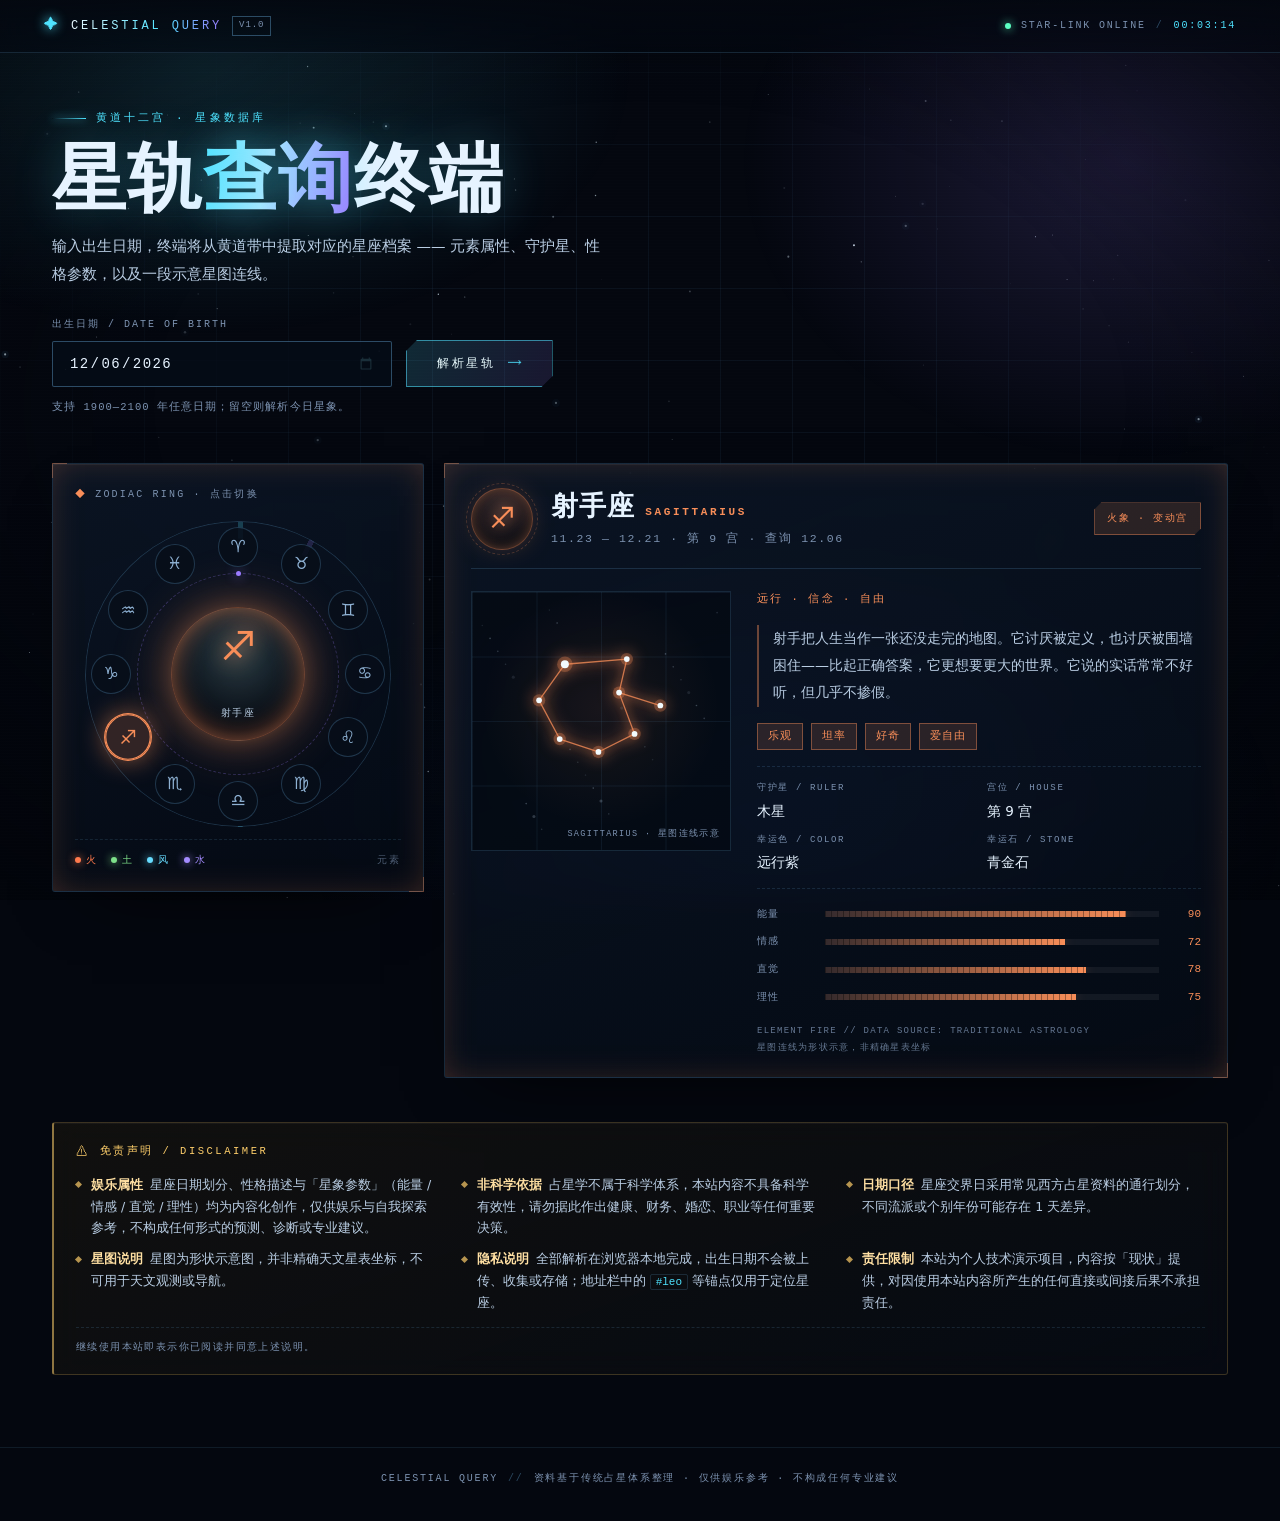
==== index.html @ f711a1ee "feat: celestial query zodiac site v1.0 (deep-space HUD UI + 12 signs + disclaimer)" ====
<!DOCTYPE html>
<html lang="zh-CN">
<head>
  <meta charset="UTF-8" />
  <meta name="viewport" content="width=device-width, initial-scale=1.0" />
  <title>CELESTIAL QUERY · 星轨星座查询终端</title>
  <meta name="description" content="输入出生日期，从黄道十二宫中提取你的星座档案：元素属性、守护星、性格参数与星图连线。" />
  <meta name="theme-color" content="#04070f" />
  <link
    rel="icon"
    href="data:image/svg+xml,%3Csvg xmlns='http://www.w3.org/2000/svg' viewBox='0 0 32 32'%3E%3Crect width='32' height='32' fill='%23050a13'/%3E%3Cpath d='M16 4l2.6 8.4L27 15l-8.4 2.6L16 26l-2.6-8.4L5 15l8.4-2.6z' fill='%234fe3ff'/%3E%3C/svg%3E"
  />
  <link rel="stylesheet" href="css/style.css" />
</head>
<body>
  <!-- 背景层 -->
  <canvas id="starfield" aria-hidden="true"></canvas>
  <div class="bg-nebula" aria-hidden="true"></div>
  <div class="bg-grid" aria-hidden="true"></div>
  <div class="bg-scan" aria-hidden="true"></div>
  <div class="bg-vignette" aria-hidden="true"></div>

  <!-- 顶部 HUD -->
  <header class="hud">
    <div class="hud__brand">
      <span class="hud__mark" aria-hidden="true">✦</span>
      <span class="hud__title">CELESTIAL QUERY</span>
      <span class="hud__tag">v1.0</span>
    </div>
    <div class="hud__meta">
      <span class="hud__led" aria-hidden="true"></span>
      <span>STAR-LINK ONLINE</span>
      <span class="hud__sep" aria-hidden="true">/</span>
      <span id="sys-clock">00:00:00</span>
    </div>
  </header>

  <main class="shell">
    <!-- 查询区 -->
    <section class="hero">
      <p class="eyebrow"><span class="eyebrow__line" aria-hidden="true"></span>黄道十二宫 · 星象数据库</p>
      <h1 class="hero__title">星轨<em>查询</em>终端</h1>
      <p class="hero__desc">
        输入出生日期，终端将从黄道带中提取对应的星座档案 —— 元素属性、守护星、性格参数，以及一段示意星图连线。
      </p>

      <form class="query" id="query-form" novalidate>
        <div class="query__field">
          <label for="birthdate">出生日期 / DATE OF BIRTH</label>
          <input type="date" id="birthdate" name="birthdate" min="1900-01-01" max="2100-12-31" />
        </div>
        <button type="submit" class="btn">
          <span class="btn__text">解析星轨</span>
          <span class="btn__arrow" aria-hidden="true">⟶</span>
        </button>
      </form>
      <p class="query__hint" id="query-hint">支持 1900—2100 年任意日期；留空则解析今日星象。</p>
    </section>

    <!-- 控制台 -->
    <section class="console">
      <div class="panel wheel-panel">
        <div class="panel__label"><span aria-hidden="true">◆</span> ZODIAC RING · 点击切换</div>
        <div class="wheel" id="wheel" role="group" aria-label="黄道十二宫轮盘">
          <div class="wheel__ring" aria-hidden="true"></div>
          <div class="wheel__ring wheel__ring--inner" aria-hidden="true"></div>
          <div class="wheel__core">
            <span class="wheel__symbol" id="core-symbol">♈</span>
            <span class="wheel__name" id="core-name">白羊座</span>
          </div>
        </div>
        <div class="wheel__legend">
          <span class="lg lg--fire">火</span>
          <span class="lg lg--earth">土</span>
          <span class="lg lg--air">风</span>
          <span class="lg lg--water">水</span>
          <span class="lg lg--note">元素</span>
        </div>
      </div>

      <article class="panel detail" id="detail" aria-live="polite"></article>
    </section>

    <!-- 免责声明 -->
    <section class="disclaimer" aria-labelledby="disclaimer-title">
      <div class="disclaimer__head">
        <span class="disclaimer__icon" aria-hidden="true">⚠</span>
        <h2 class="disclaimer__title" id="disclaimer-title">免责声明 / DISCLAIMER</h2>
      </div>
      <ul class="disclaimer__list">
        <li><b>娱乐属性</b>星座日期划分、性格描述与「星象参数」（能量 / 情感 / 直觉 / 理性）均为内容化创作，仅供娱乐与自我探索参考，不构成任何形式的预测、诊断或专业建议。</li>
        <li><b>非科学依据</b>占星学不属于科学体系，本站内容不具备科学有效性，请勿据此作出健康、财务、婚恋、职业等任何重要决策。</li>
        <li><b>日期口径</b>星座交界日采用常见西方占星资料的通行划分，不同流派或个别年份可能存在 1 天差异。</li>
        <li><b>星图说明</b>星图为形状示意图，并非精确天文星表坐标，不可用于天文观测或导航。</li>
        <li><b>隐私说明</b>全部解析在浏览器本地完成，出生日期不会被上传、收集或存储；地址栏中的 <code>#leo</code> 等锚点仅用于定位星座。</li>
        <li><b>责任限制</b>本站为个人技术演示项目，内容按「现状」提供，对因使用本站内容所产生的任何直接或间接后果不承担责任。</li>
      </ul>
      <p class="disclaimer__foot">继续使用本站即表示你已阅读并同意上述说明。</p>
    </section>
  </main>

  <footer class="foot">
    <span>CELESTIAL QUERY</span>
    <span class="foot__sep" aria-hidden="true">//</span>
    <span>资料基于传统占星体系整理 · 仅供娱乐参考 · 不构成任何专业建议</span>
  </footer>

  <script src="js/data.js"></script>
  <script src="js/starfield.js"></script>
  <script src="js/app.js"></script>
</body>
</html>
---- css/style.css ----
/* ============================================================
 * CELESTIAL QUERY — 星轨星座查询终端
 * 纯 CSS，无外部依赖
 * ============================================================ */

:root {
  --bg: #04070f;
  --ink: #e6f3ff;
  --ink-soft: #b9cde3;
  --muted: #7c92b0;
  --line: rgba(120, 200, 255, 0.16);
  --line-strong: rgba(120, 200, 255, 0.34);
  --cyan: #4fe3ff;
  --violet: #9b7bff;
  --hue: 190;
  --accent: hsl(var(--hue) 92% 66%);
  --accent-soft: hsl(var(--hue) 92% 66% / 0.14);
  --accent-line: hsl(var(--hue) 92% 66% / 0.42);
  --font-sans: "Segoe UI", "Microsoft YaHei UI", "PingFang SC", "Hiragino Sans GB",
    system-ui, sans-serif;
  --font-mono: "Cascadia Mono", "JetBrains Mono", Consolas, "SFMono-Regular",
    "Microsoft YaHei", monospace;
  --ease: cubic-bezier(0.2, 0.8, 0.2, 1);
}

*,
*::before,
*::after {
  box-sizing: border-box;
}

html {
  -webkit-text-size-adjust: 100%;
}

body {
  margin: 0;
  min-height: 100vh;
  background: var(--bg);
  color: var(--ink);
  font-family: var(--font-sans);
  font-size: 15px;
  line-height: 1.7;
  overflow-x: hidden;
  -webkit-font-smoothing: antialiased;
}

::selection {
  background: hsl(var(--hue) 92% 60% / 0.35);
  color: #fff;
}

::-webkit-scrollbar {
  width: 8px;
  height: 8px;
}
::-webkit-scrollbar-track {
  background: #050a13;
}
::-webkit-scrollbar-thumb {
  background: rgba(79, 227, 255, 0.24);
  border-radius: 99px;
}
::-webkit-scrollbar-thumb:hover {
  background: rgba(79, 227, 255, 0.45);
}

/* ---------------- 背景层 ---------------- */
#starfield {
  position: fixed;
  inset: 0;
  width: 100%;
  height: 100%;
  z-index: 0;
  display: block;
}

.bg-nebula,
.bg-grid,
.bg-scan,
.bg-vignette {
  position: fixed;
  inset: 0;
  pointer-events: none;
}

.bg-nebula {
  z-index: 0;
  background:
    radial-gradient(48% 42% at 16% 8%, rgba(79, 227, 255, 0.14), transparent 70%),
    radial-gradient(42% 46% at 88% 18%, rgba(155, 123, 255, 0.16), transparent 72%),
    radial-gradient(52% 44% at 62% 92%, rgba(60, 120, 255, 0.12), transparent 74%);
}

.bg-grid {
  z-index: 0;
  background-image:
    linear-gradient(to right, rgba(120, 200, 255, 0.055) 1px, transparent 1px),
    linear-gradient(to bottom, rgba(120, 200, 255, 0.055) 1px, transparent 1px);
  background-size: 72px 72px;
  -webkit-mask-image: radial-gradient(ellipse 78% 68% at 50% 42%, #000 25%, transparent 78%);
  mask-image: radial-gradient(ellipse 78% 68% at 50% 42%, #000 25%, transparent 78%);
}

.bg-scan {
  z-index: 2;
  background: repeating-linear-gradient(
    to bottom,
    rgba(180, 235, 255, 0.035) 0 1px,
    transparent 1px 3px
  );
  opacity: 0.55;
  mix-blend-mode: overlay;
}

.bg-vignette {
  z-index: 1;
  background: radial-gradient(
    ellipse 90% 80% at 50% 45%,
    transparent 42%,
    rgba(2, 4, 9, 0.72) 100%
  );
}

/* ---------------- 顶部 HUD ---------------- */
.hud {
  position: sticky;
  top: 0;
  z-index: 30;
  display: flex;
  align-items: center;
  justify-content: space-between;
  gap: 16px;
  padding: 14px clamp(16px, 4vw, 44px);
  border-bottom: 1px solid var(--line);
  background: linear-gradient(to bottom, rgba(4, 8, 16, 0.92), rgba(4, 8, 16, 0.55));
  backdrop-filter: blur(14px) saturate(130%);
  -webkit-backdrop-filter: blur(14px) saturate(130%);
}

.hud__brand {
  display: flex;
  align-items: center;
  gap: 10px;
  font-family: var(--font-mono);
  font-size: 12px;
  letter-spacing: 0.24em;
  text-transform: uppercase;
  color: #d6ecff;
  white-space: nowrap;
}

.hud__mark {
  color: var(--cyan);
  font-size: 14px;
  text-shadow: 0 0 12px var(--cyan);
  animation: pulse 3.6s ease-in-out infinite;
}

.hud__title {
  background: linear-gradient(90deg, #eaf9ff, var(--cyan) 60%, var(--violet));
  -webkit-background-clip: text;
  background-clip: text;
  color: transparent;
}

.hud__tag {
  padding: 1px 6px;
  border: 1px solid var(--line-strong);
  font-size: 9px;
  letter-spacing: 0.1em;
  color: var(--muted);
}

.hud__meta {
  display: flex;
  align-items: center;
  gap: 10px;
  font-family: var(--font-mono);
  font-size: 10px;
  letter-spacing: 0.18em;
  color: var(--muted);
  white-space: nowrap;
}

.hud__led {
  width: 6px;
  height: 6px;
  border-radius: 50%;
  background: #5cffc2;
  box-shadow: 0 0 10px #5cffc2;
  animation: pulse 2.4s ease-in-out infinite;
}

.hud__sep {
  color: var(--line-strong);
}

#sys-clock {
  color: var(--cyan);
  font-variant-numeric: tabular-nums;
}

/* ---------------- 布局 ---------------- */
.shell {
  position: relative;
  z-index: 3;
  max-width: 1240px;
  margin: 0 auto;
  padding: clamp(28px, 5vw, 56px) clamp(16px, 4vw, 32px) 72px;
}

.hero {
  max-width: 800px;
  margin-bottom: clamp(28px, 4vw, 46px);
}

.eyebrow {
  display: flex;
  align-items: center;
  gap: 10px;
  margin: 0 0 14px;
  font-family: var(--font-mono);
  font-size: 11px;
  letter-spacing: 0.28em;
  color: var(--cyan);
  text-transform: uppercase;
}

.eyebrow__line {
  width: 34px;
  height: 1px;
  background: linear-gradient(90deg, transparent, var(--cyan));
  box-shadow: 0 0 8px var(--cyan);
}

.hero__title {
  margin: 0 0 16px;
  font-size: clamp(38px, 7.2vw, 74px);
  font-weight: 700;
  line-height: 1.02;
  letter-spacing: 0.02em;
  text-shadow: 0 0 48px rgba(79, 227, 255, 0.24);
}

.hero__title em {
  font-style: normal;
  background: linear-gradient(100deg, var(--cyan), #a8e7ff 42%, var(--violet));
  -webkit-background-clip: text;
  background-clip: text;
  color: transparent;
  filter: drop-shadow(0 0 22px rgba(79, 227, 255, 0.35));
}

.hero__desc {
  margin: 0;
  max-width: 60ch;
  color: var(--ink-soft);
  font-size: 14.5px;
  line-height: 1.9;
}

/* ---------------- 查询表单 ---------------- */
.query {
  display: flex;
  flex-wrap: wrap;
  align-items: flex-end;
  gap: 14px;
  margin-top: 28px;
}

.query__field {
  display: grid;
  gap: 8px;
  flex: 1 1 240px;
  max-width: 340px;
}

.query__field label {
  font-family: var(--font-mono);
  font-size: 10px;
  letter-spacing: 0.2em;
  color: var(--muted);
}

#birthdate {
  width: 100%;
  padding: 13px 16px;
  border: 1px solid var(--line-strong);
  border-radius: 2px;
  background: rgba(6, 13, 24, 0.82);
  color: var(--ink);
  font-family: var(--font-mono);
  font-size: 14px;
  letter-spacing: 0.1em;
  color-scheme: dark;
  outline: none;
  transition: border-color 0.25s var(--ease), box-shadow 0.25s var(--ease),
    background 0.25s var(--ease);
}

#birthdate:hover {
  border-color: rgba(79, 227, 255, 0.5);
}

#birthdate:focus-visible {
  border-color: var(--cyan);
  background: rgba(8, 20, 34, 0.95);
  box-shadow: 0 0 0 1px rgba(79, 227, 255, 0.4), 0 0 26px -6px rgba(79, 227, 255, 0.7);
}

#birthdate::-webkit-calendar-picker-indicator {
  filter: invert(0.8) sepia(0.4) saturate(4) hue-rotate(150deg);
  cursor: pointer;
  opacity: 0.75;
}

#birthdate::-webkit-calendar-picker-indicator:hover {
  opacity: 1;
}

.btn {
  position: relative;
  display: inline-flex;
  align-items: center;
  gap: 12px;
  padding: 14px 30px;
  border: 1px solid rgba(79, 227, 255, 0.55);
  background: linear-gradient(115deg, rgba(79, 227, 255, 0.16), rgba(155, 123, 255, 0.14));
  color: #eafcff;
  font-family: var(--font-mono);
  font-size: 12px;
  letter-spacing: 0.22em;
  text-transform: uppercase;
  cursor: pointer;
  overflow: hidden;
  clip-path: polygon(
    11px 0, 100% 0, 100% calc(100% - 11px),
    calc(100% - 11px) 100%, 0 100%, 0 11px
  );
  transition: box-shadow 0.3s var(--ease), transform 0.15s var(--ease),
    border-color 0.3s var(--ease);
}

.btn::after {
  content: "";
  position: absolute;
  top: 0;
  left: -60%;
  width: 40%;
  height: 100%;
  background: linear-gradient(90deg, transparent, rgba(200, 245, 255, 0.45), transparent);
  transform: skewX(-18deg);
  transition: left 0.6s var(--ease);
}

.btn:hover {
  border-color: var(--cyan);
  box-shadow: 0 0 26px -6px rgba(79, 227, 255, 0.8),
    inset 0 0 22px -8px rgba(79, 227, 255, 0.9);
}

.btn:hover::after {
  left: 120%;
}

.btn:active {
  transform: translateY(1px) scale(0.99);
}

.btn:focus-visible {
  outline: 1px solid var(--cyan);
  outline-offset: 3px;
}

.btn__arrow {
  font-size: 14px;
  letter-spacing: 0;
  color: var(--cyan);
}

.query__hint {
  margin: 12px 0 0;
  font-family: var(--font-mono);
  font-size: 10.5px;
  letter-spacing: 0.1em;
  color: var(--muted);
}

.query__hint.is-error {
  color: #ff8b8b;
}

.foot {
  position: relative;
  z-index: 3;
  display: flex;
  flex-wrap: wrap;
  justify-content: center;
  gap: 10px;
  padding: 22px 20px 34px;
  border-top: 1px solid rgba(120, 200, 255, 0.1);
  font-family: var(--font-mono);
  font-size: 10px;
  letter-spacing: 0.18em;
  color: var(--muted);
  text-align: center;
}

.foot__sep {
  color: var(--line-strong);
}

/* ---------------- 免责声明 ---------------- */
.disclaimer {
  position: relative;
  margin-top: clamp(26px, 4vw, 44px);
  padding: 20px 22px 18px;
  border: 1px solid rgba(255, 207, 107, 0.2);
  border-left: 2px solid rgba(255, 207, 107, 0.55);
  border-radius: 3px;
  background: linear-gradient(
    160deg,
    rgba(26, 23, 14, 0.6),
    rgba(7, 11, 19, 0.72)
  );
  backdrop-filter: blur(14px) saturate(120%);
  -webkit-backdrop-filter: blur(14px) saturate(120%);
  box-shadow: inset 0 1px 0 rgba(255, 255, 255, 0.04);
}

.disclaimer__head {
  display: flex;
  align-items: center;
  gap: 9px;
  margin-bottom: 13px;
  font-family: var(--font-mono);
  font-size: 10.5px;
  letter-spacing: 0.24em;
  text-transform: uppercase;
  color: #ffcf6b;
}

.disclaimer__icon {
  font-size: 12px;
  line-height: 1;
}

.disclaimer__title {
  margin: 0;
  font: inherit;
}

.disclaimer__list {
  display: grid;
  grid-template-columns: repeat(auto-fit, minmax(268px, 1fr));
  gap: 9px 28px;
  margin: 0;
  padding: 0;
  list-style: none;
  font-size: 12.5px;
  line-height: 1.75;
  color: var(--ink-soft);
}

.disclaimer__list li {
  position: relative;
  padding-left: 15px;
}

.disclaimer__list li::before {
  content: "";
  position: absolute;
  left: 0;
  top: 0.66em;
  width: 5px;
  height: 5px;
  background: rgba(255, 207, 107, 0.7);
  transform: rotate(45deg);
}

.disclaimer__list b {
  margin-right: 7px;
  font-weight: 600;
  color: #ffe0a3;
}

.disclaimer__list code {
  padding: 1px 5px;
  border: 1px solid var(--line);
  border-radius: 2px;
  font-family: var(--font-mono);
  font-size: 11px;
  color: var(--cyan);
}

.disclaimer__foot {
  margin: 13px 0 0;
  padding-top: 11px;
  border-top: 1px dashed rgba(120, 200, 255, 0.14);
  font-family: var(--font-mono);
  font-size: 10px;
  letter-spacing: 0.14em;
  color: var(--muted);
}

/* ---------------- 控制台两栏 ---------------- */
.console {
  display: grid;
  grid-template-columns: minmax(290px, 372px) minmax(0, 1fr);
  gap: 20px;
  align-items: start;
}

.panel {
  position: relative;
  border: 1px solid var(--line);
  border-radius: 3px;
  padding: 22px;
  background:
    linear-gradient(160deg, rgba(13, 24, 40, 0.78), rgba(6, 12, 22, 0.66));
  backdrop-filter: blur(16px) saturate(125%);
  -webkit-backdrop-filter: blur(16px) saturate(125%);
  box-shadow:
    0 28px 70px -40px #000,
    inset 0 1px 0 rgba(255, 255, 255, 0.05),
    inset 0 0 60px -40px var(--accent);
}

.panel::before,
.panel::after {
  content: "";
  position: absolute;
  width: 15px;
  height: 15px;
  border: 1px solid var(--accent-line);
  pointer-events: none;
}

.panel::before {
  top: -1px;
  left: -1px;
  border-right: 0;
  border-bottom: 0;
}

.panel::after {
  right: -1px;
  bottom: -1px;
  border-left: 0;
  border-top: 0;
}

.panel__label {
  display: flex;
  align-items: center;
  gap: 8px;
  margin-bottom: 18px;
  font-family: var(--font-mono);
  font-size: 10px;
  letter-spacing: 0.22em;
  color: var(--muted);
  text-transform: uppercase;
}

.panel__label > span {
  color: var(--accent);
}

/* ---------------- 黄道轮盘 ---------------- */
.wheel {
  position: relative;
  width: 100%;
  max-width: 306px;
  margin: 6px auto 4px;
  aspect-ratio: 1 / 1;
  display: grid;
  place-items: center;
}

.wheel::before {
  content: "";
  position: absolute;
  inset: 8%;
  border-radius: 50%;
  background: radial-gradient(circle, var(--accent-soft), transparent 68%);
  filter: blur(8px);
  pointer-events: none;
}

.wheel__ring {
  position: absolute;
  inset: 0;
  border-radius: 50%;
  border: 1px solid rgba(120, 200, 255, 0.2);
  background:
    conic-gradient(
      from 0deg,
      rgba(79, 227, 255, 0.22) 0 2deg,
      transparent 2deg 28deg,
      rgba(155, 123, 255, 0.18) 28deg 30deg,
      transparent 30deg 90deg
    );
  -webkit-mask-image: radial-gradient(circle, transparent 62%, #000 63%, #000 100%);
  mask-image: radial-gradient(circle, transparent 62%, #000 63%, #000 100%);
  animation: spin 64s linear infinite;
}

.wheel__ring--inner {
  inset: 17%;
  border-color: rgba(155, 123, 255, 0.28);
  background: none;
  -webkit-mask-image: none;
  mask-image: none;
  animation: spin-rev 44s linear infinite;
  border-style: dashed;
}

.wheel__ring--inner::after {
  content: "";
  position: absolute;
  top: -3px;
  left: 50%;
  width: 5px;
  height: 5px;
  margin-left: -2.5px;
  border-radius: 50%;
  background: var(--violet);
  box-shadow: 0 0 12px var(--violet);
}

.wheel__core {
  position: relative;
  z-index: 2;
  display: grid;
  place-items: center;
  gap: 2px;
  width: 44%;
  aspect-ratio: 1 / 1;
  border-radius: 50%;
  border: 1px solid var(--accent-line);
  background: radial-gradient(circle at 50% 32%, rgba(79, 227, 255, 0.16), rgba(4, 8, 16, 0.94) 72%);
  box-shadow:
    inset 0 0 34px -10px var(--accent),
    0 0 44px -14px var(--accent);
}

.wheel__symbol {
  font-size: clamp(30px, 5vw, 40px);
  line-height: 1;
  color: var(--accent);
  text-shadow: 0 0 22px var(--accent);
  transition: color 0.4s var(--ease), text-shadow 0.4s var(--ease);
}

.wheel__name {
  font-family: var(--font-mono);
  font-size: 10px;
  letter-spacing: 0.14em;
  color: var(--ink-soft);
}

.wheel__btn {
  position: absolute;
  z-index: 3;
  display: grid;
  place-items: center;
  width: 40px;
  height: 40px;
  margin: 0;
  padding: 0;
  border: 1px solid rgba(120, 200, 255, 0.22);
  border-radius: 50%;
  background: rgba(7, 14, 26, 0.86);
  color: #8fb2d4;
  font-family: var(--font-sans);
  font-size: 17px;
  line-height: 1;
  cursor: pointer;
  transform: translate(-50%, -50%);
  transition: color 0.25s var(--ease), border-color 0.25s var(--ease),
    box-shadow 0.25s var(--ease), background 0.25s var(--ease),
    transform 0.25s var(--ease);
}

.wheel__btn:hover {
  color: #dff6ff;
  border-color: rgba(79, 227, 255, 0.6);
  box-shadow: 0 0 18px -6px rgba(79, 227, 255, 0.9);
  transform: translate(-50%, -50%) scale(1.08);
}

.wheel__btn:focus-visible {
  outline: 1px solid var(--cyan);
  outline-offset: 2px;
}

.wheel__btn.is-active {
  color: var(--btn-accent, var(--cyan));
  border-color: var(--btn-accent, var(--cyan));
  background: color-mix(in srgb, var(--btn-accent, var(--cyan)) 18%, rgba(7, 14, 26, 0.9));
  box-shadow:
    0 0 0 1px var(--btn-accent, var(--cyan)),
    0 0 26px -4px var(--btn-accent, var(--cyan));
  transform: translate(-50%, -50%) scale(1.14);
}

.wheel__legend {
  display: flex;
  align-items: center;
  gap: 14px;
  margin-top: 12px;
  padding-top: 12px;
  border-top: 1px dashed rgba(120, 200, 255, 0.12);
  font-family: var(--font-mono);
  font-size: 10px;
  letter-spacing: 0.12em;
  color: var(--muted);
}

.lg {
  display: inline-flex;
  align-items: center;
  gap: 5px;
}

.lg::before {
  content: "";
  width: 6px;
  height: 6px;
  border-radius: 50%;
  background: currentColor;
  box-shadow: 0 0 8px currentColor;
}

.lg--fire { color: #ff7a4d; }
.lg--earth { color: #7ee08a; }
.lg--air { color: #67dcff; }
.lg--water { color: #a48bff; }

.lg--note {
  margin-left: auto;
  opacity: 0.6;
  letter-spacing: 0.2em;
}

.lg--note::before {
  display: none;
}

/* ---------------- 星座详情 ---------------- */
.detail {
  padding: 24px 26px 20px;
  animation: fade-up 0.5s var(--ease) both;
}

.detail__head {
  display: flex;
  align-items: center;
  gap: 18px;
  flex-wrap: wrap;
  padding-bottom: 18px;
  border-bottom: 1px solid var(--line);
}

.detail__badge {
  position: relative;
  display: grid;
  place-items: center;
  flex: 0 0 auto;
  width: 62px;
  height: 62px;
  border: 1px solid var(--accent-line);
  border-radius: 50%;
  background: radial-gradient(circle at 50% 28%, var(--accent-soft), rgba(5, 10, 18, 0.92) 72%);
  box-shadow:
    inset 0 0 22px -10px var(--accent),
    0 0 34px -16px var(--accent);
  font-size: 29px;
  line-height: 1;
  color: var(--accent);
  text-shadow: 0 0 18px var(--accent);
}

.detail__badge::after {
  content: "";
  position: absolute;
  inset: -6px;
  border: 1px dashed var(--accent-line);
  border-radius: 50%;
  opacity: 0.6;
  animation: spin 28s linear infinite;
}

.detail__id {
  min-width: 0;
}

.detail__name {
  display: flex;
  align-items: baseline;
  gap: 10px;
  margin: 0;
  font-size: clamp(21px, 3vw, 27px);
  font-weight: 600;
  line-height: 1.25;
  letter-spacing: 0.04em;
}

.detail__name em {
  font-family: var(--font-mono);
  font-size: 11px;
  font-style: normal;
  letter-spacing: 0.24em;
  text-transform: uppercase;
  color: var(--accent);
}

.detail__range {
  margin: 6px 0 0;
  font-family: var(--font-mono);
  font-size: 11.5px;
  letter-spacing: 0.14em;
  color: var(--muted);
  font-variant-numeric: tabular-nums;
}

.detail__chip {
  margin-left: auto;
  padding: 7px 12px;
  border: 1px solid var(--accent-line);
  background: var(--accent-soft);
  color: var(--accent);
  font-family: var(--font-mono);
  font-size: 10px;
  letter-spacing: 0.16em;
  white-space: nowrap;
  clip-path: polygon(
    7px 0, 100% 0, 100% calc(100% - 7px),
    calc(100% - 7px) 100%, 0 100%, 0 7px
  );
}

.detail__grid {
  display: grid;
  grid-template-columns: minmax(180px, 260px) minmax(0, 1fr);
  gap: 26px;
  margin-top: 22px;
}

/* 星图 */
.starmap {
  position: relative;
  margin: 0;
  aspect-ratio: 1 / 1;
  border: 1px solid var(--line);
  background:
    radial-gradient(circle at 50% 45%, hsl(var(--hue) 92% 66% / 0.08), transparent 62%),
    rgba(3, 7, 14, 0.6);
  overflow: hidden;
}

.starmap::before {
  content: "";
  position: absolute;
  inset: 0;
  background-image:
    linear-gradient(to right, rgba(120, 200, 255, 0.075) 1px, transparent 1px),
    linear-gradient(to bottom, rgba(120, 200, 255, 0.075) 1px, transparent 1px);
  background-size: 25% 25%;
}

.starmap::after {
  content: "";
  position: absolute;
  left: 0;
  right: 0;
  height: 40%;
  background: linear-gradient(to bottom, transparent, hsl(var(--hue) 92% 66% / 0.12), transparent);
  animation: sweep 7s linear infinite;
  pointer-events: none;
}

.starmap svg {
  position: relative;
  z-index: 1;
  display: block;
  width: 100%;
  height: 100%;
}

.map-line {
  fill: none;
  stroke: var(--accent);
  stroke-width: 0.5;
  stroke-linecap: round;
  opacity: 0.8;
  stroke-dasharray: 100;
  stroke-dashoffset: 100;
  filter: drop-shadow(0 0 1.6px var(--accent));
  animation: draw 1.7s var(--ease) forwards;
}

.map-halo {
  fill: var(--accent);
  opacity: 0.3;
}

.map-star {
  fill: #f2fbff;
}

.map-group {
  filter: drop-shadow(0 0 3px var(--accent));
}

.starmap figcaption {
  position: absolute;
  z-index: 2;
  right: 10px;
  bottom: 8px;
  font-family: var(--font-mono);
  font-size: 8.5px;
  letter-spacing: 0.16em;
  color: var(--muted);
  text-transform: uppercase;
}

.detail__body {
  display: grid;
  gap: 16px;
  align-content: start;
}

.detail__intro {
  margin: 0;
  padding-left: 14px;
  border-left: 2px solid var(--accent-line);
  color: var(--ink-soft);
  font-size: 14px;
  line-height: 1.95;
}

.detail__keyword {
  margin: 0;
  font-family: var(--font-mono);
  font-size: 10.5px;
  letter-spacing: 0.2em;
  color: var(--accent);
  text-transform: uppercase;
}


.traits {
  display: flex;
  flex-wrap: wrap;
  gap: 8px;
  margin: 0;
  padding: 0;
  list-style: none;
}

.traits li {
  padding: 4px 10px;
  border: 1px solid var(--accent-line);
  background: var(--accent-soft);
  color: var(--accent);
  font-family: var(--font-mono);
  font-size: 10.5px;
  letter-spacing: 0.1em;
}

.facts {
  display: grid;
  grid-template-columns: repeat(2, minmax(0, 1fr));
  gap: 10px 16px;
  margin: 0;
  padding: 14px 0;
  border-top: 1px dashed rgba(120, 200, 255, 0.14);
  border-bottom: 1px dashed rgba(120, 200, 255, 0.14);
}

.fact {
  display: grid;
  gap: 3px;
  min-width: 0;
}

.fact dt {
  font-family: var(--font-mono);
  font-size: 9px;
  letter-spacing: 0.18em;
  color: var(--muted);
  text-transform: uppercase;
}

.fact dd {
  margin: 0;
  font-size: 13.5px;
  color: var(--ink);
}

.stats {
  display: grid;
  gap: 9px;
}

.stat {
  display: grid;
  grid-template-columns: 58px minmax(0, 1fr) 32px;
  align-items: center;
  gap: 10px;
}

.stat__name {
  font-family: var(--font-mono);
  font-size: 10px;
  letter-spacing: 0.12em;
  color: var(--muted);
}

.stat__track {
  position: relative;
  height: 6px;
  background: rgba(255, 255, 255, 0.055);
  overflow: hidden;
}

.stat__fill {
  position: absolute;
  top: 0;
  bottom: 0;
  left: 0;
  width: 0;
  background: linear-gradient(90deg, var(--accent-soft), var(--accent));
  box-shadow: 0 0 14px -2px var(--accent);
  transition: width 1.1s var(--ease);
}

.stat__fill::after {
  content: "";
  position: absolute;
  inset: 0;
  background: repeating-linear-gradient(
    90deg,
    rgba(0, 0, 0, 0.34) 0 1px,
    transparent 1px 6px
  );
}

.stat__val {
  font-family: var(--font-mono);
  font-size: 11px;
  text-align: right;
  color: var(--accent);
  font-variant-numeric: tabular-nums;
}

.detail__foot {
  margin: 0;
  font-family: var(--font-mono);
  font-size: 9px;
  line-height: 1.9;
  letter-spacing: 0.14em;
  color: var(--muted);
  opacity: 0.8;
}

/* ---------------- 动画 ---------------- */
@keyframes spin {
  to {
    transform: rotate(360deg);
  }
}

@keyframes spin-rev {
  to {
    transform: rotate(-360deg);
  }
}

@keyframes pulse {
  0%,
  100% {
    opacity: 1;
  }
  50% {
    opacity: 0.35;
  }
}

@keyframes fade-up {
  from {
    opacity: 0;
    transform: translateY(14px);
  }
  to {
    opacity: 1;
    transform: translateY(0);
  }
}

@keyframes draw {
  to {
    stroke-dashoffset: 0;
  }
}

@keyframes sweep {
  0% {
    top: -42%;
  }
  100% {
    top: 102%;
  }
}

/* ---------------- 响应式 ---------------- */
@media (max-width: 1020px) {
  .console {
    grid-template-columns: minmax(0, 1fr);
  }

  .wheel {
    max-width: 320px;
  }
}

@media (max-width: 760px) {
  .detail__grid {
    grid-template-columns: minmax(0, 1fr);
  }

  .starmap {
    width: min(100%, 300px);
    margin-inline: auto;
  }

  .detail__chip {
    margin-left: 0;
  }
}

@media (max-width: 560px) {
  .hud {
    padding: 12px 14px;
  }

  .hud__brand {
    font-size: 10px;
    letter-spacing: 0.16em;
  }

  .hud__meta span:nth-child(2),
  .hud__sep {
    display: none;
  }

  .hero__desc {
    font-size: 13.5px;
  }

  .query__field {
    max-width: none;
  }

  .btn {
    width: 100%;
    justify-content: center;
  }

  .panel {
    padding: 18px 16px;
  }

  .detail {
    padding: 18px 16px 16px;
  }

  .wheel__btn {
    width: 34px;
    height: 34px;
    font-size: 15px;
  }

  .wheel__legend {
    gap: 11px;
    font-size: 9.5px;
  }

  .facts {
    gap: 10px 12px;
  }

  .disclaimer {
    padding: 16px 14px 14px;
  }

  .disclaimer__list {
    gap: 8px 0;
    font-size: 12px;
  }
}

@media (prefers-reduced-motion: reduce) {
  *,
  *::before,
  *::after {
    animation-duration: 0.001ms !important;
    animation-iteration-count: 1 !important;
    transition-duration: 0.001ms !important;
  }

  .map-line {
    stroke-dashoffset: 0;
  }
}
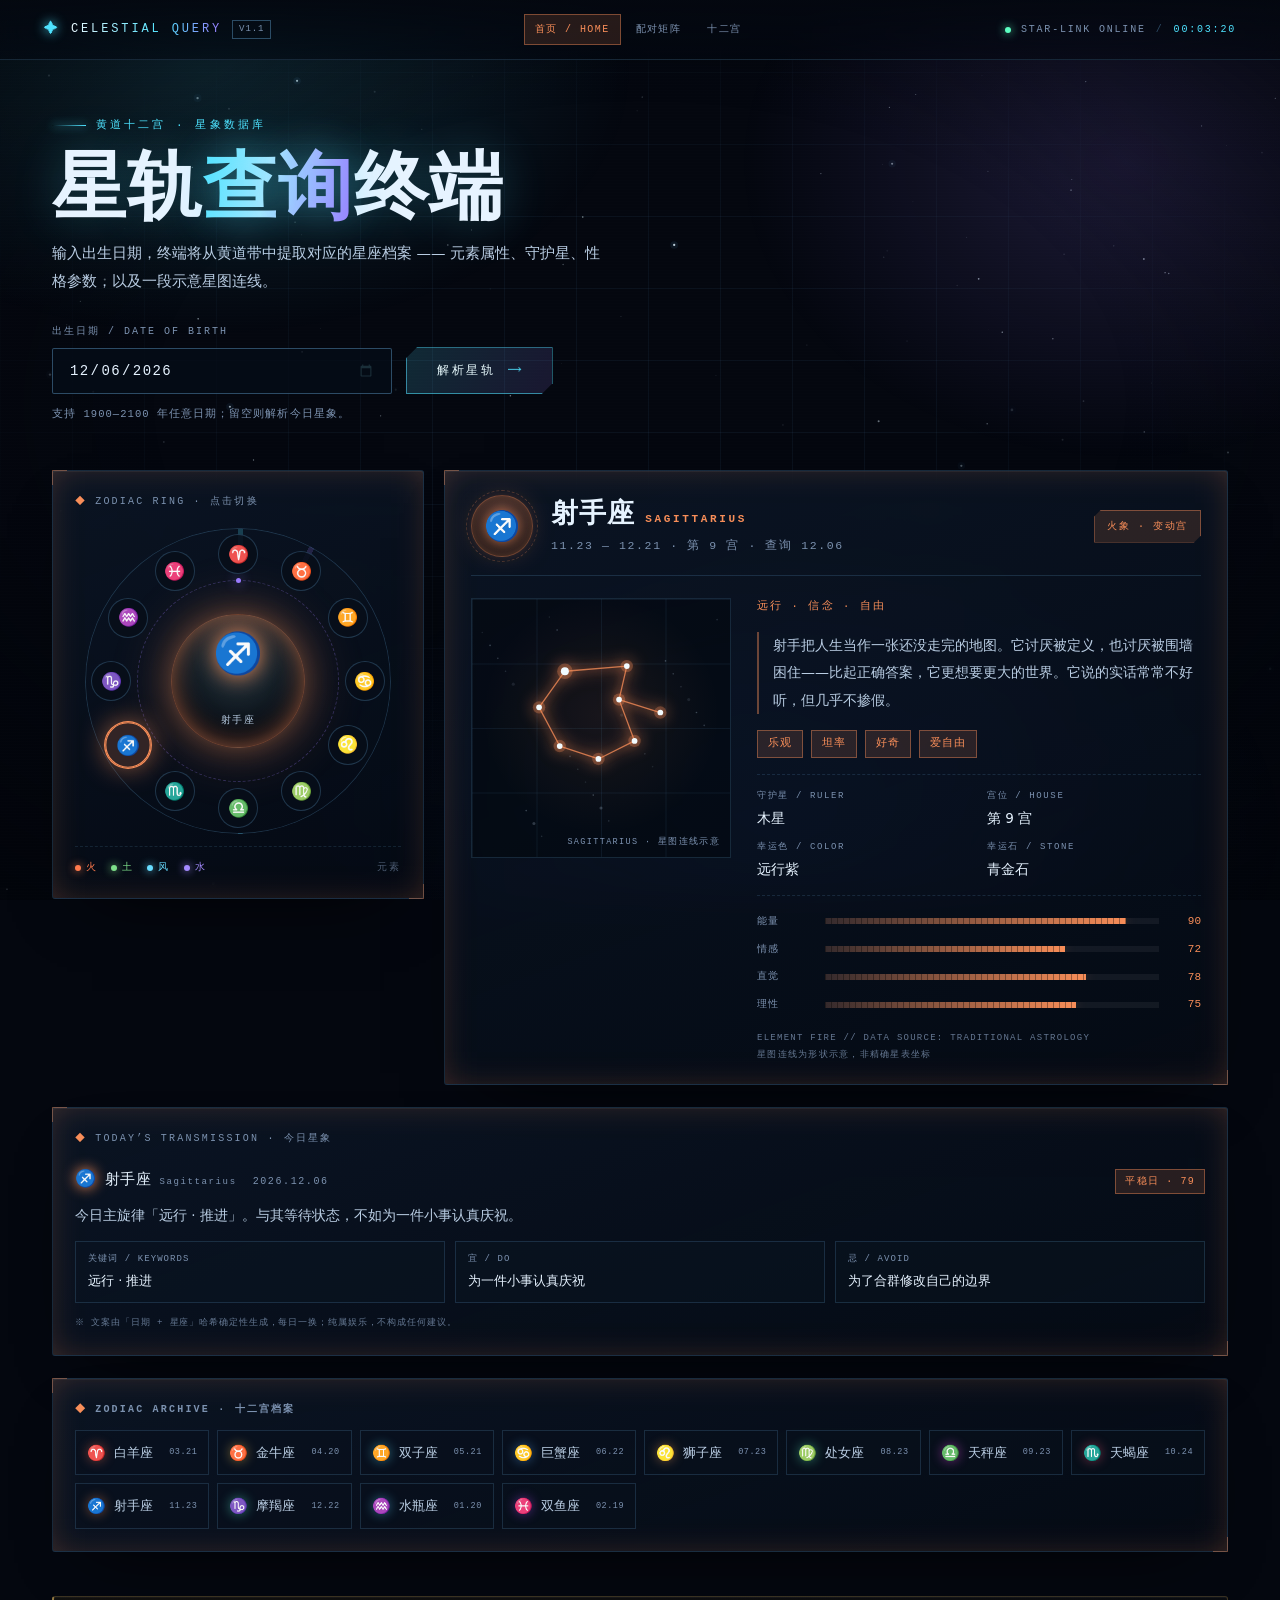
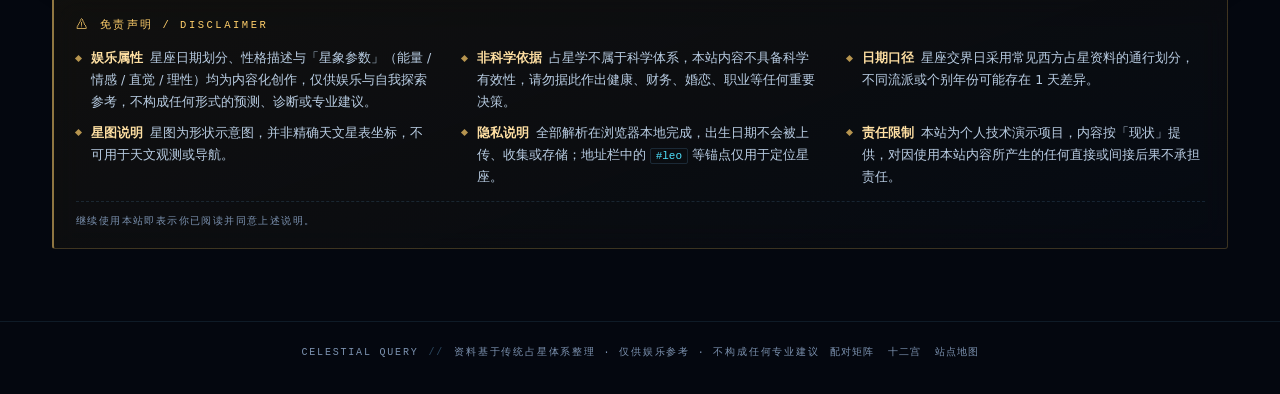
==== commit fa20f778: "feat: 12 sign pages, pairing matrix, daily transmission, SEO/OG cards (P0+P2)" ====
--- a/index.html
+++ b/index.html
@@ -4,13 +4,37 @@
   <meta charset="UTF-8" />
   <meta name="viewport" content="width=device-width, initial-scale=1.0" />
   <title>CELESTIAL QUERY · 星轨星座查询终端</title>
-  <meta name="description" content="输入出生日期，从黄道十二宫中提取你的星座档案：元素属性、守护星、性格参数与星图连线。" />
+  <meta name="description" content="输入出生日期，从黄道十二宫中提取你的星座档案：元素属性、守护星、性格参数与星图连线；另含 12×12 星座配对矩阵与每日星象。" />
   <meta name="theme-color" content="#04070f" />
+  <link rel="canonical" href="https://2579902254.github.io/zodiac-query/" />
+  <meta property="og:type" content="website" />
+  <meta property="og:site_name" content="CELESTIAL QUERY" />
+  <meta property="og:locale" content="zh_CN" />
+  <meta property="og:title" content="CELESTIAL QUERY · 星轨星座查询终端" />
+  <meta property="og:description" content="输入出生日期，解析黄道十二宫档案：元素、守护星、性格参数、星图连线；另有 12×12 星座配对矩阵与每日星象。" />
+  <meta property="og:url" content="https://2579902254.github.io/zodiac-query/" />
+  <meta property="og:image" content="https://2579902254.github.io/zodiac-query/og/home.png" />
+  <meta property="og:image:width" content="1200" />
+  <meta property="og:image:height" content="630" />
+  <meta name="twitter:card" content="summary_large_image" />
+  <meta name="twitter:title" content="CELESTIAL QUERY · 星轨星座查询终端" />
+  <meta name="twitter:description" content="输入出生日期，解析黄道十二宫档案；12×12 星座配对矩阵与每日星象，纯静态本地演算。" />
+  <meta name="twitter:image" content="https://2579902254.github.io/zodiac-query/og/home.png" />
   <link
     rel="icon"
     href="data:image/svg+xml,%3Csvg xmlns='http://www.w3.org/2000/svg' viewBox='0 0 32 32'%3E%3Crect width='32' height='32' fill='%23050a13'/%3E%3Cpath d='M16 4l2.6 8.4L27 15l-8.4 2.6L16 26l-2.6-8.4L5 15l8.4-2.6z' fill='%234fe3ff'/%3E%3C/svg%3E"
   />
   <link rel="stylesheet" href="css/style.css" />
+  <script type="application/ld+json">
+    {
+      "@context": "https://schema.org",
+      "@type": "WebSite",
+      "name": "CELESTIAL QUERY · 星轨星座查询终端",
+      "url": "https://2579902254.github.io/zodiac-query/",
+      "inLanguage": "zh-CN",
+      "description": "纯静态星座查询站：生日解析星座档案、12×12 星座配对矩阵、每日星象。"
+    }
+  </script>
 </head>
 <body>
   <!-- 背景层 -->
@@ -25,8 +49,13 @@
     <div class="hud__brand">
       <span class="hud__mark" aria-hidden="true">✦</span>
       <span class="hud__title">CELESTIAL QUERY</span>
-      <span class="hud__tag">v1.0</span>
+      <span class="hud__tag">v1.1</span>
     </div>
+    <nav class="hud__nav" aria-label="站点导航">
+      <a href="./" aria-current="page">首页 / HOME</a>
+      <a href="match/">配对矩阵</a>
+      <a href="#signindex">十二宫</a>
+    </nav>
     <div class="hud__meta">
       <span class="hud__led" aria-hidden="true"></span>
       <span>STAR-LINK ONLINE</span>
@@ -81,6 +110,30 @@
       <article class="panel detail" id="detail" aria-live="polite"></article>
     </section>
 
+    <!-- 今日星象（按日期 + 星座确定性生成） -->
+    <section class="panel transmission" id="transmission" aria-live="polite"></section>
+
+    <!-- 十二宫档案索引（静态内链，便于检索与直达） -->
+    <section class="panel signindex" id="signindex" aria-labelledby="signindex-title">
+      <h2 class="panel__label" id="signindex-title">
+        <span aria-hidden="true">◆</span> ZODIAC ARCHIVE · 十二宫档案
+      </h2>
+      <div class="signindex__grid">
+        <a class="signindex__item" href="aries/" style="--item-hue: 10"><i aria-hidden="true">♈</i>白羊座<em>03.21</em></a>
+        <a class="signindex__item" href="taurus/" style="--item-hue: 42"><i aria-hidden="true">♉</i>金牛座<em>04.20</em></a>
+        <a class="signindex__item" href="gemini/" style="--item-hue: 190"><i aria-hidden="true">♊</i>双子座<em>05.21</em></a>
+        <a class="signindex__item" href="cancer/" style="--item-hue: 208"><i aria-hidden="true">♋</i>巨蟹座<em>06.22</em></a>
+        <a class="signindex__item" href="leo/" style="--item-hue: 30"><i aria-hidden="true">♌</i>狮子座<em>07.23</em></a>
+        <a class="signindex__item" href="virgo/" style="--item-hue: 158"><i aria-hidden="true">♍</i>处女座<em>08.23</em></a>
+        <a class="signindex__item" href="libra/" style="--item-hue: 300"><i aria-hidden="true">♎</i>天秤座<em>09.23</em></a>
+        <a class="signindex__item" href="scorpio/" style="--item-hue: 348"><i aria-hidden="true">♏</i>天蝎座<em>10.24</em></a>
+        <a class="signindex__item" href="sagittarius/" style="--item-hue: 20"><i aria-hidden="true">♐</i>射手座<em>11.23</em></a>
+        <a class="signindex__item" href="capricorn/" style="--item-hue: 168"><i aria-hidden="true">♑</i>摩羯座<em>12.22</em></a>
+        <a class="signindex__item" href="aquarius/" style="--item-hue: 196"><i aria-hidden="true">♒</i>水瓶座<em>01.20</em></a>
+        <a class="signindex__item" href="pisces/" style="--item-hue: 272"><i aria-hidden="true">♓</i>双鱼座<em>02.19</em></a>
+      </div>
+    </section>
+
     <!-- 免责声明 -->
     <section class="disclaimer" aria-labelledby="disclaimer-title">
       <div class="disclaimer__head">
@@ -103,10 +156,16 @@
     <span>CELESTIAL QUERY</span>
     <span class="foot__sep" aria-hidden="true">//</span>
     <span>资料基于传统占星体系整理 · 仅供娱乐参考 · 不构成任何专业建议</span>
+    <nav class="foot__nav" aria-label="页脚导航">
+      <a href="match/">配对矩阵</a>
+      <a href="#signindex">十二宫</a>
+      <a href="sitemap.xml">站点地图</a>
+    </nav>
   </footer>
 
   <script src="js/data.js"></script>
   <script src="js/starfield.js"></script>
+  <script src="js/render.js"></script>
   <script src="js/app.js"></script>
 </body>
 </html>
--- a/css/style.css
+++ b/css/style.css
@@ -1219,3 +1219,916 @@
 
 
 
+
+/* ============================================================
+ * P0 / P2 扩展组件
+ * 顶部导航 · 星座索引 · 今日星象 · 星座独立页 · 配对矩阵
+ * ============================================================ */
+
+/* ---------------- 顶部导航 ---------------- */
+.hud__nav {
+  display: flex;
+  align-items: center;
+  gap: 4px;
+  font-family: var(--font-mono);
+  font-size: 10px;
+  letter-spacing: 0.14em;
+  text-transform: uppercase;
+}
+
+.hud__nav a {
+  padding: 6px 10px;
+  color: var(--muted);
+  text-decoration: none;
+  border: 1px solid transparent;
+  transition: color 0.25s var(--ease), border-color 0.25s var(--ease),
+    background 0.25s var(--ease);
+}
+
+.hud__nav a:hover,
+.hud__nav a:focus-visible,
+.hud__nav a[aria-current="page"] {
+  color: var(--accent);
+  border-color: var(--accent-line);
+  background: var(--accent-soft);
+  outline: none;
+}
+
+/* ---------------- 星座索引 ---------------- */
+.signindex {
+  margin-top: 22px;
+}
+
+.signindex__grid {
+  display: grid;
+  grid-template-columns: repeat(auto-fill, minmax(122px, 1fr));
+  gap: 8px;
+  margin-top: 12px;
+}
+
+.signindex__item {
+  display: flex;
+  align-items: center;
+  gap: 8px;
+  padding: 9px 11px;
+  border: 1px solid var(--line);
+  background: rgba(8, 16, 28, 0.5);
+  color: var(--ink-soft);
+  font-size: 12.5px;
+  text-decoration: none;
+  transition: color 0.25s var(--ease), border-color 0.25s var(--ease),
+    background 0.25s var(--ease), transform 0.25s var(--ease);
+}
+
+.signindex__item i {
+  font-style: normal;
+  font-size: 15px;
+  color: hsl(var(--item-hue, 190) 92% 66%);
+  text-shadow: 0 0 12px hsl(var(--item-hue, 190) 92% 66% / 0.45);
+}
+
+.signindex__item em {
+  margin-left: auto;
+  font-family: var(--font-mono);
+  font-size: 8.5px;
+  font-style: normal;
+  letter-spacing: 0.06em;
+  color: var(--muted);
+}
+
+.signindex__item:hover,
+.signindex__item:focus-visible {
+  border-color: var(--accent-line);
+  background: var(--accent-soft);
+  color: var(--ink);
+  transform: translateY(-1px);
+  outline: none;
+}
+
+/* ---------------- 今日星象 ---------------- */
+.transmission {
+  margin-top: 22px;
+}
+
+.tst__head {
+  display: flex;
+  flex-wrap: wrap;
+  align-items: baseline;
+  gap: 6px 16px;
+  margin: 14px 0 10px;
+}
+
+.tst__sign {
+  display: inline-flex;
+  align-items: baseline;
+  gap: 8px;
+  font-size: 15px;
+  letter-spacing: 0.04em;
+}
+
+.tst__sign i {
+  font-style: normal;
+  font-size: 17px;
+  color: var(--accent);
+  text-shadow: 0 0 14px var(--accent);
+}
+
+.tst__sign em {
+  font-family: var(--font-mono);
+  font-size: 9px;
+  font-style: normal;
+  letter-spacing: 0.18em;
+  color: var(--muted);
+}
+
+.tst__date {
+  font-family: var(--font-mono);
+  font-size: 10px;
+  letter-spacing: 0.16em;
+  color: var(--muted);
+}
+
+.tst__band {
+  margin-left: auto;
+  padding: 3px 9px;
+  border: 1px solid var(--accent-line);
+  background: var(--accent-soft);
+  color: var(--accent);
+  font-family: var(--font-mono);
+  font-size: 10px;
+  letter-spacing: 0.12em;
+}
+
+.tst__line {
+  margin: 0 0 14px;
+  color: var(--ink-soft);
+  font-size: 13.5px;
+}
+
+.tst__grid {
+  display: grid;
+  grid-template-columns: repeat(3, minmax(0, 1fr));
+  gap: 10px;
+}
+
+.tst__cell {
+  padding: 10px 12px;
+  border: 1px solid var(--line);
+  background: rgba(10, 20, 34, 0.45);
+}
+
+.tst__cell span {
+  display: block;
+  font-family: var(--font-mono);
+  font-size: 9px;
+  letter-spacing: 0.12em;
+  color: var(--muted);
+}
+
+.tst__cell b {
+  display: block;
+  margin-top: 3px;
+  font-size: 13px;
+  font-weight: 500;
+  color: var(--ink);
+}
+
+.tst__note {
+  margin: 12px 0 0;
+  font-family: var(--font-mono);
+  font-size: 9px;
+  letter-spacing: 0.1em;
+  line-height: 1.9;
+  color: var(--muted);
+  opacity: 0.8;
+}
+
+
+/* ---------------- 面包屑 / 星座独立页 ---------------- */
+.crumbs {
+  display: flex;
+  flex-wrap: wrap;
+  align-items: center;
+  gap: 8px;
+  margin: 0 0 16px;
+  font-family: var(--font-mono);
+  font-size: 10px;
+  letter-spacing: 0.12em;
+  color: var(--muted);
+}
+
+.crumbs a {
+  color: var(--ink-soft);
+  text-decoration: none;
+  border-bottom: 1px solid transparent;
+  transition: color 0.25s var(--ease), border-color 0.25s var(--ease);
+}
+
+.crumbs a:hover,
+.crumbs a:focus-visible {
+  color: var(--accent);
+  border-bottom-color: var(--accent-line);
+  outline: none;
+}
+
+.crumbs span {
+  opacity: 0.45;
+}
+
+.crumbs b {
+  font-weight: 500;
+  color: var(--accent);
+  letter-spacing: 0.1em;
+}
+
+.signhero {
+  padding: 22px 0 18px;
+}
+
+.signhero h1 {
+  display: flex;
+  flex-wrap: wrap;
+  align-items: baseline;
+  gap: 12px;
+  margin: 8px 0 10px;
+  font-size: clamp(30px, 5vw, 44px);
+  font-weight: 600;
+  letter-spacing: 0.04em;
+}
+
+.signhero h1 span {
+  color: var(--accent);
+  text-shadow: 0 0 26px hsl(var(--hue) 92% 66% / 0.45);
+}
+
+.signhero h1 em {
+  font-family: var(--font-mono);
+  font-size: 12px;
+  font-style: normal;
+  letter-spacing: 0.28em;
+  color: var(--muted);
+}
+
+.signhero p {
+  max-width: 680px;
+  margin: 0;
+  color: var(--ink-soft);
+  font-size: 14px;
+}
+
+.signnav {
+  display: grid;
+  grid-template-columns: repeat(3, minmax(0, 1fr));
+  gap: 10px;
+  margin-top: 22px;
+}
+
+.signnav a {
+  display: flex;
+  flex-direction: column;
+  gap: 3px;
+  padding: 12px 14px;
+  border: 1px solid var(--line);
+  background: rgba(8, 16, 28, 0.5);
+  color: var(--ink-soft);
+  font-size: 13px;
+  text-decoration: none;
+  transition: border-color 0.25s var(--ease), background 0.25s var(--ease),
+    color 0.25s var(--ease);
+}
+
+.signnav a span {
+  font-family: var(--font-mono);
+  font-size: 9px;
+  letter-spacing: 0.16em;
+  color: var(--muted);
+}
+
+.signnav a b {
+  display: flex;
+  align-items: center;
+  gap: 7px;
+  font-weight: 500;
+}
+
+.signnav a:hover,
+.signnav a:focus-visible {
+  border-color: var(--accent-line);
+  background: var(--accent-soft);
+  color: var(--ink);
+  outline: none;
+}
+
+.signnav a.is-center {
+  align-items: center;
+  justify-content: center;
+  text-align: center;
+}
+
+/* ---------------- 配对矩阵 ---------------- */
+.matchhero {
+  padding: 24px 0 16px;
+}
+
+.matchhero h1 {
+  margin: 8px 0 10px;
+  font-size: clamp(28px, 4.6vw, 42px);
+  font-weight: 600;
+  letter-spacing: 0.04em;
+}
+
+.matchhero h1 strong {
+  color: var(--accent);
+  font-weight: 600;
+  text-shadow: 0 0 26px hsl(var(--hue) 92% 66% / 0.45);
+}
+
+.matchhero p {
+  max-width: 700px;
+  margin: 0;
+  color: var(--ink-soft);
+  font-size: 14px;
+}
+
+.pairform {
+  display: grid;
+  grid-template-columns: repeat(2, minmax(0, 1fr)) auto;
+  align-items: end;
+  gap: 12px;
+  margin-top: 20px;
+}
+
+.pairform .query__field {
+  max-width: none;
+}
+
+.matrix__scroll {
+  padding: 10px;
+  border: 1px solid var(--line);
+  background: rgba(6, 12, 22, 0.55);
+  overflow-x: auto;
+}
+
+.matrix {
+  display: grid;
+  grid-template-columns: minmax(96px, 118px) repeat(12, minmax(34px, 1fr));
+  gap: 4px;
+  min-width: 640px;
+}
+
+.matrix__row {
+  display: contents;
+}
+
+.matrix__corner {
+  display: flex;
+  flex-direction: column;
+  justify-content: flex-end;
+  gap: 2px;
+  padding: 4px 6px;
+  font-family: var(--font-mono);
+  font-size: 10px;
+  letter-spacing: 0.12em;
+  color: var(--muted);
+}
+
+.matrix__corner em {
+  font-style: normal;
+  font-size: 8px;
+  letter-spacing: 0.1em;
+  opacity: 0.6;
+}
+
+.matrix__col {
+  display: flex;
+  flex-direction: column;
+  align-items: center;
+  gap: 1px;
+  padding: 4px 2px;
+  color: var(--ink-soft);
+  font-size: 9px;
+  text-decoration: none;
+  transition: color 0.2s var(--ease), background 0.2s var(--ease);
+}
+
+.matrix__col i {
+  font-style: normal;
+  font-size: 14px;
+  color: hsl(var(--cell-hue) 92% 66%);
+}
+
+.matrix__col em {
+  font-style: normal;
+  letter-spacing: 0.04em;
+}
+
+.matrix__col:hover,
+.matrix__col:focus-visible {
+  background: rgba(120, 200, 255, 0.08);
+  color: var(--ink);
+  outline: none;
+}
+
+.matrix__rowhead {
+  display: flex;
+  align-items: center;
+  gap: 7px;
+  padding: 4px 8px;
+  position: sticky;
+  left: 0;
+  z-index: 2;
+  background: linear-gradient(90deg, #070e19 72%, rgba(7, 14, 25, 0.9));
+  color: var(--ink-soft);
+  font-size: 11px;
+  text-decoration: none;
+  transition: color 0.2s var(--ease);
+}
+
+.matrix__rowhead i {
+  font-style: normal;
+  font-size: 14px;
+  color: hsl(var(--cell-hue) 92% 66%);
+}
+
+.matrix__rowhead em {
+  font-style: normal;
+  white-space: nowrap;
+}
+
+.matrix__rowhead:hover,
+.matrix__rowhead:focus-visible {
+  color: var(--accent);
+  outline: none;
+}
+
+
+.matrix__cell {
+  height: 30px;
+  padding: 0;
+  border: 1px solid var(--line);
+  background: rgba(10, 22, 38, 0.5);
+  color: var(--ink-soft);
+  font-family: var(--font-mono);
+  font-size: 10px;
+  line-height: 1;
+  cursor: pointer;
+  transition: transform 0.18s var(--ease), border-color 0.18s var(--ease),
+    box-shadow 0.18s var(--ease), color 0.18s var(--ease);
+}
+
+.matrix__cell b {
+  font-weight: 500;
+}
+
+.matrix__cell[data-band="90"] {
+  background: rgba(79, 227, 255, 0.17);
+  color: #b7f6ff;
+}
+
+.matrix__cell[data-band="82"] {
+  background: rgba(120, 255, 214, 0.13);
+  color: #b6ffe6;
+}
+
+.matrix__cell[data-band="74"] {
+  background: rgba(155, 123, 255, 0.15);
+  color: #d3c6ff;
+}
+
+.matrix__cell[data-band="66"] {
+  background: rgba(255, 196, 94, 0.12);
+  color: #ffe0ac;
+}
+
+.matrix__cell[data-band="0"] {
+  background: rgba(255, 110, 130, 0.1);
+  color: #ffc2cb;
+}
+
+.matrix__cell:hover,
+.matrix__cell:focus-visible,
+.matrix__cell.is-active {
+  border-color: var(--accent);
+  box-shadow: 0 0 14px -2px var(--accent);
+  color: #fff;
+  transform: translateY(-1px);
+  outline: none;
+}
+
+.matrix__legend {
+  display: flex;
+  flex-wrap: wrap;
+  gap: 8px 16px;
+  margin-top: 14px;
+  font-family: var(--font-mono);
+  font-size: 9px;
+  letter-spacing: 0.1em;
+  color: var(--muted);
+}
+
+.matrix__legend span {
+  display: inline-flex;
+  align-items: center;
+  gap: 6px;
+}
+
+.matrix__legend i {
+  display: inline-block;
+  width: 10px;
+  height: 10px;
+  border: 1px solid var(--line);
+}
+
+.matrix__legend i[data-band="90"] {
+  background: rgba(79, 227, 255, 0.35);
+}
+
+.matrix__legend i[data-band="82"] {
+  background: rgba(120, 255, 214, 0.3);
+}
+
+.matrix__legend i[data-band="74"] {
+  background: rgba(155, 123, 255, 0.35);
+}
+
+.matrix__legend i[data-band="66"] {
+  background: rgba(255, 196, 94, 0.3);
+}
+
+.matrix__legend i[data-band="0"] {
+  background: rgba(255, 110, 130, 0.3);
+}
+
+/* ---------------- 配对读数 ---------------- */
+.pair__top {
+  display: flex;
+  flex-wrap: wrap;
+  align-items: center;
+  gap: 18px 26px;
+  margin-top: 14px;
+}
+
+.pair__num b {
+  font-family: var(--font-mono);
+  font-size: 46px;
+  font-weight: 500;
+  line-height: 1;
+  color: var(--accent);
+  text-shadow: 0 0 26px hsl(var(--hue) 92% 66% / 0.4);
+}
+
+.pair__num span {
+  display: block;
+  margin-top: 4px;
+  font-family: var(--font-mono);
+  font-size: 9px;
+  letter-spacing: 0.14em;
+  color: var(--muted);
+}
+
+.pair__band b {
+  display: block;
+  font-size: 16px;
+  font-weight: 600;
+  letter-spacing: 0.06em;
+}
+
+.pair__band em {
+  font-family: var(--font-mono);
+  font-style: normal;
+  font-size: 9px;
+  letter-spacing: 0.2em;
+  color: var(--accent);
+}
+
+.pair__band span {
+  display: block;
+  margin-top: 3px;
+  font-size: 12px;
+  color: var(--muted);
+}
+
+.pair__sides {
+  display: flex;
+  align-items: center;
+  gap: 12px;
+  flex-wrap: wrap;
+  margin: 18px 0;
+}
+
+.pair__side {
+  display: flex;
+  align-items: center;
+  gap: 10px;
+  flex: 1 1 220px;
+  padding: 10px 14px;
+  border: 1px solid var(--line);
+  background: rgba(10, 20, 34, 0.5);
+  color: var(--ink);
+  text-decoration: none;
+  transition: border-color 0.25s var(--ease), background 0.25s var(--ease);
+}
+
+.pair__side i {
+  font-style: normal;
+  font-size: 24px;
+  color: hsl(var(--cell-hue) 92% 66%);
+  text-shadow: 0 0 16px hsl(var(--cell-hue) 92% 66% / 0.5);
+}
+
+.pair__side b {
+  display: block;
+  font-size: 14px;
+  font-weight: 500;
+}
+
+.pair__side em {
+  font-family: var(--font-mono);
+  font-style: normal;
+  font-size: 9px;
+  letter-spacing: 0.1em;
+  color: var(--muted);
+}
+
+.pair__side:hover,
+.pair__side:focus-visible {
+  border-color: var(--accent-line);
+  background: var(--accent-soft);
+  outline: none;
+}
+
+.pair__x {
+  font-size: 18px;
+  color: var(--muted);
+}
+
+
+.pair__narrative {
+  margin: 0 0 16px;
+  color: var(--ink-soft);
+  font-size: 13.5px;
+}
+
+.pair__meters {
+  display: grid;
+  grid-template-columns: repeat(2, minmax(0, 1fr));
+  gap: 10px 20px;
+  margin-bottom: 18px;
+}
+
+.pmeter {
+  display: grid;
+  grid-template-columns: 84px minmax(0, 1fr) 26px;
+  align-items: center;
+  gap: 8px;
+  font-family: var(--font-mono);
+  font-size: 9.5px;
+  color: var(--muted);
+}
+
+.pmeter__name em {
+  display: block;
+  font-style: normal;
+  font-size: 8px;
+  letter-spacing: 0.12em;
+  opacity: 0.65;
+}
+
+.pmeter__track {
+  position: relative;
+  height: 4px;
+  background: rgba(120, 200, 255, 0.14);
+  overflow: hidden;
+}
+
+.pmeter__fill {
+  display: block;
+  height: 100%;
+  background: linear-gradient(90deg, var(--accent-soft), var(--accent));
+  box-shadow: 0 0 10px -2px var(--accent);
+}
+
+.pmeter__val {
+  text-align: right;
+  color: var(--accent);
+}
+
+.pair__actions {
+  display: flex;
+  flex-wrap: wrap;
+  align-items: center;
+  gap: 10px;
+}
+
+.pair__same {
+  font-size: 12px;
+  color: var(--muted);
+}
+
+.pair__note {
+  margin: 14px 0 0;
+  font-family: var(--font-mono);
+  font-size: 9px;
+  letter-spacing: 0.1em;
+  line-height: 1.9;
+  color: var(--muted);
+  opacity: 0.8;
+}
+
+.btn--ghost {
+  display: inline-flex;
+  align-items: center;
+  gap: 6px;
+  padding: 8px 14px;
+  border: 1px solid var(--line-strong);
+  background: transparent;
+  color: var(--ink-soft);
+  font-size: 11.5px;
+  text-decoration: none;
+  cursor: pointer;
+}
+
+.btn--ghost:hover,
+.btn--ghost:focus-visible {
+  border-color: var(--accent-line);
+  background: var(--accent-soft);
+  color: var(--accent);
+  outline: none;
+}
+
+.foot__nav {
+  display: flex;
+  flex-wrap: wrap;
+  gap: 6px 14px;
+}
+
+.foot__nav a {
+  color: var(--muted);
+  font-family: var(--font-mono);
+  font-size: 10px;
+  letter-spacing: 0.1em;
+  text-decoration: none;
+  transition: color 0.25s var(--ease);
+}
+
+.foot__nav a:hover,
+.foot__nav a:focus-visible {
+  color: var(--accent);
+  outline: none;
+}
+
+/* ---------------- 扩展组件响应式 ---------------- */
+@media (max-width: 900px) {
+  .pairform {
+    grid-template-columns: repeat(2, minmax(0, 1fr));
+  }
+
+  .pairform .btn {
+    grid-column: 1 / -1;
+  }
+
+  .matrix {
+    grid-template-columns: 92px repeat(12, minmax(32px, 1fr));
+    min-width: 560px;
+  }
+
+  .matrix__cell {
+    height: 27px;
+    font-size: 9px;
+  }
+}
+
+@media (max-width: 760px) {
+  .hud__nav {
+    font-size: 9px;
+    gap: 2px;
+  }
+
+  .hud__nav a {
+    padding: 4px 6px;
+  }
+
+  .pair__meters {
+    grid-template-columns: minmax(0, 1fr);
+  }
+}
+
+@media (max-width: 560px) {
+  .hud__nav {
+    display: none;
+  }
+
+  .tst__grid {
+    grid-template-columns: minmax(0, 1fr);
+  }
+
+  .signindex__grid {
+    grid-template-columns: repeat(auto-fill, minmax(104px, 1fr));
+    gap: 6px;
+  }
+
+  .signnav {
+    grid-template-columns: minmax(0, 1fr);
+  }
+
+  .pairform {
+    grid-template-columns: minmax(0, 1fr);
+  }
+
+  .matrix {
+    min-width: 520px;
+  }
+}
+
+/* ---------------- 说明卡片 / 行内链接 ---------------- */
+.rules {
+  display: grid;
+  grid-template-columns: repeat(3, minmax(0, 1fr));
+  gap: 12px;
+  margin-top: 14px;
+}
+
+.rules article {
+  padding: 14px 16px;
+  border: 1px solid var(--line);
+  background: rgba(10, 20, 34, 0.45);
+}
+
+.rules h3 {
+  margin: 0 0 8px;
+  font-size: 12.5px;
+  font-weight: 500;
+  letter-spacing: 0.06em;
+  color: var(--accent);
+}
+
+.rules p {
+  margin: 0;
+  font-size: 12.5px;
+  line-height: 1.85;
+  color: var(--ink-soft);
+}
+
+a.link {
+  color: var(--accent);
+  text-decoration: none;
+  border-bottom: 1px solid var(--accent-line);
+  transition: border-color 0.25s var(--ease);
+}
+
+a.link:hover,
+a.link:focus-visible {
+  border-bottom-color: var(--accent);
+  outline: none;
+}
+
+.hud__brand a {
+  color: inherit;
+  text-decoration: none;
+}
+
+.hud__brand a:hover,
+.hud__brand a:focus-visible {
+  color: var(--accent);
+  outline: none;
+}
+
+.signindex .panel__label {
+  margin: 0;
+}
+
+@media (max-width: 900px) {
+  .rules {
+    grid-template-columns: minmax(0, 1fr);
+  }
+}
+
+
+
+/* ---------------- 星座符号字形统一 ----------------
+   Windows 缺字形时会回退到 Segoe UI Emoji，把 ♈♉♊… 画成紫色方块，
+   无法跟随主题色。这里统一指定符号字体，让符号按 --item-hue / --accent 上色。 */
+:root {
+  --font-symbol: "Segoe UI Symbol", "Noto Sans Symbols 2", "Apple Symbols",
+    "Symbola", sans-serif;
+}
+
+.wheel__symbol,
+.wheel__btn,
+.detail__badge,
+.signhero h1 span,
+.tst__sign i,
+.signindex__item i,
+.matrix__col i,
+.matrix__rowhead i,
+.pair__side i,
+.signnav a b i {
+  font-family: var(--font-symbol);
+  font-variant-emoji: text;
+}
+
+.signnav a b i {
+  font-style: normal;
+  color: var(--accent);
+}
+
